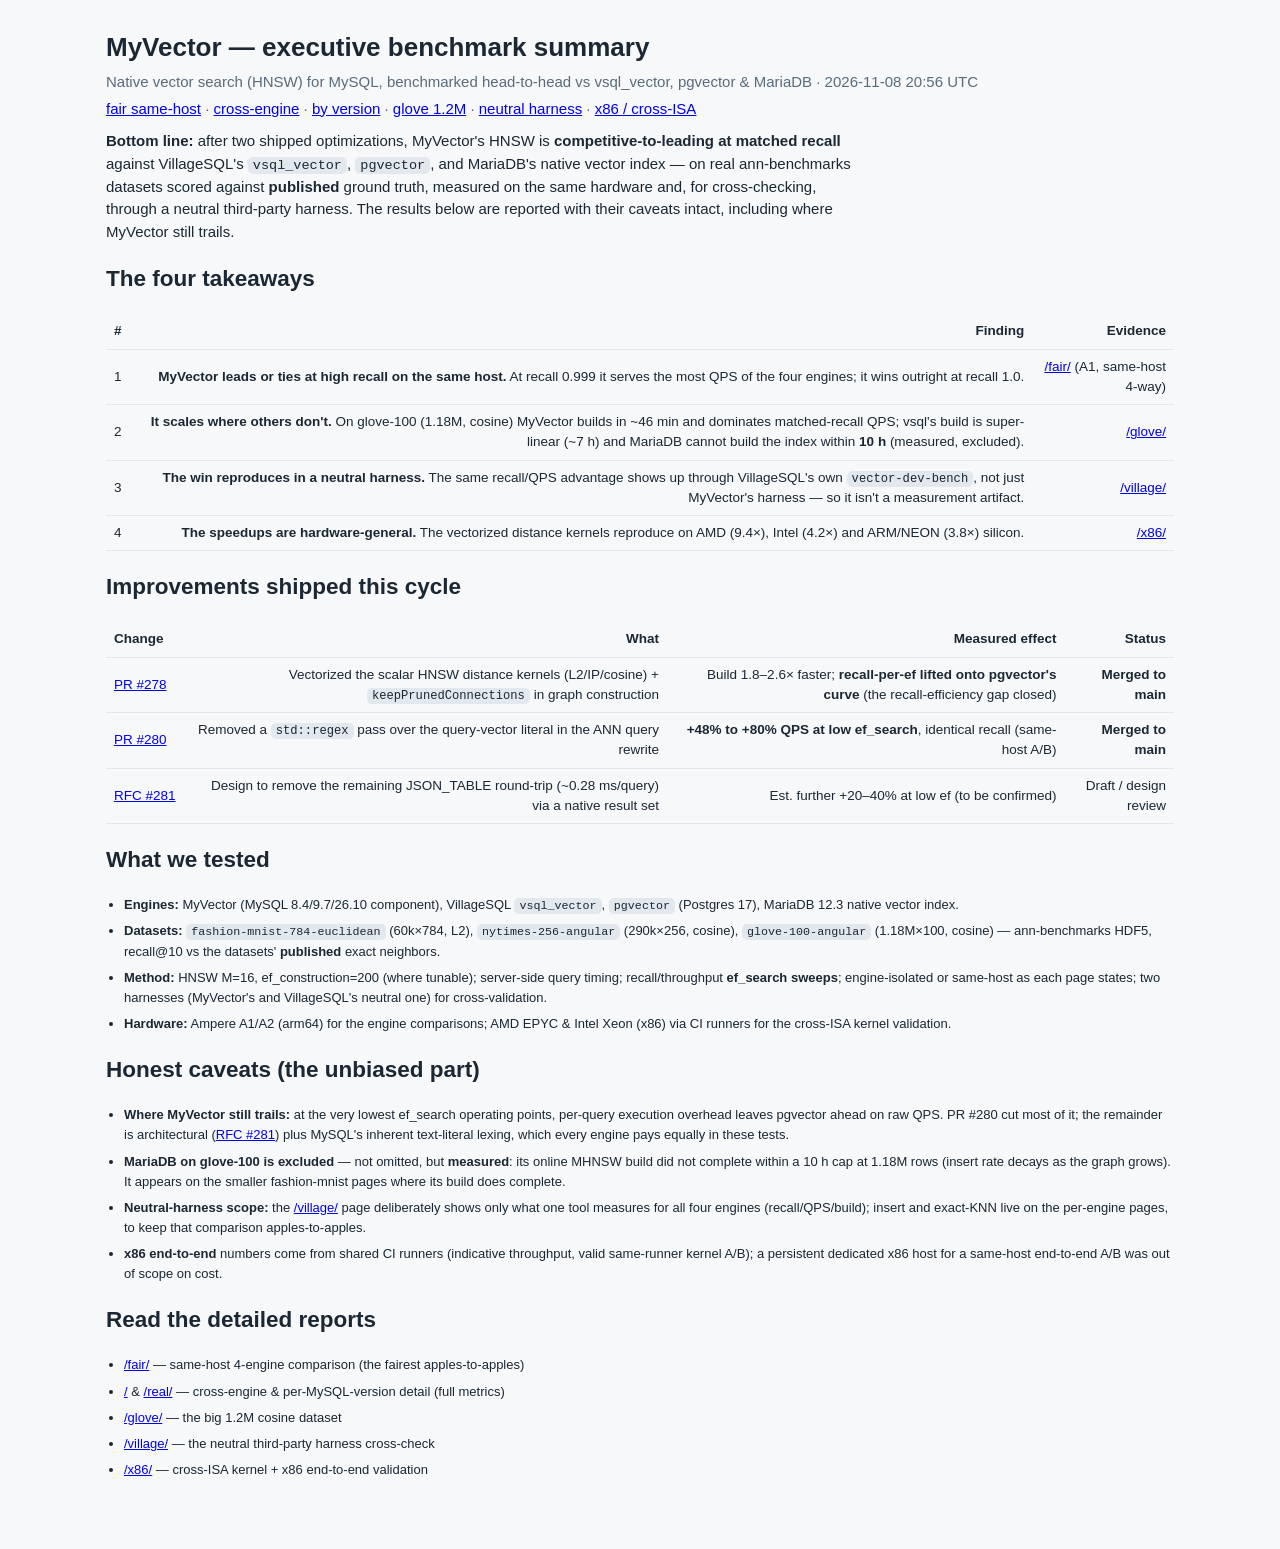
==== results/bench-dashboard-summary/index.html @ 067d2fe3 "bench(dashboard): add /summary/ executive summary page One-page exec roll-up of the 7-page benchmark" ====
<!doctype html>
<html lang="en">
<head>
<meta charset="utf-8">
<meta name="viewport" content="width=device-width, initial-scale=1">
<title>Executive summary — MyVector benchmarks</title>
<link rel="icon" type="image/png" href="[data-uri]">
<style>
:root{ --bg:#f6f8fa; --card:#fff; --fg:#1b2733; --muted:#5a6b7b; --line:#e3e8ee; }
@media (prefers-color-scheme: dark){ :root{ --bg:#0e1621; --card:#17212e; --fg:#e8eef4; --muted:#93a3b4; --line:#243243; } }
*{box-sizing:border-box}
body{margin:0;background:var(--bg);color:var(--fg);font:15px/1.5 -apple-system,BlinkMacSystemFont,"Segoe UI",Roboto,Helvetica,Arial,sans-serif}
.wrap{max-width:1100px;margin:0 auto;padding:28px 16px 64px}
h1{font-size:26px;margin:0 0 4px} .sub{color:var(--muted);margin:0 0 10px}
.desc{max-width:760px;margin:0 0 18px;color:var(--fg)}
code{background:var(--line);padding:1px 5px;border-radius:5px;font-size:.9em}
.mut{color:var(--muted);font-weight:400}
.legend{display:flex;gap:16px;flex-wrap:wrap;margin:10px 0 22px}
.lg{display:flex;align-items:center;gap:7px;font-weight:600}
.dot{width:12px;height:12px;border-radius:3px;display:inline-block}
.cards{display:grid;grid-template-columns:repeat(auto-fit,minmax(150px,1fr));gap:12px;margin-bottom:24px}
.card{background:var(--card);border:1px solid var(--line);border-radius:12px;padding:14px 16px}
.card h3{margin:0 0 8px;font-size:12px;letter-spacing:.04em;text-transform:uppercase}
.card .row{display:flex;justify-content:space-between;font-variant-numeric:tabular-nums;padding:2px 0}
.panel{background:var(--card);border:1px solid var(--line);border-radius:12px;padding:16px;margin-bottom:18px}
.panel h2{font-size:15px;margin:0 0 10px} .note{color:var(--muted);font-size:12.5px;margin:0 0 10px}
.grid{display:grid;grid-template-columns:repeat(auto-fit,minmax(320px,1fr));gap:18px}
canvas{max-height:260px}
table{width:100%;border-collapse:collapse;font-variant-numeric:tabular-nums;font-size:13.5px}
th,td{text-align:right;padding:7px 8px;border-bottom:1px solid var(--line)}
th:first-child,td:first-child{text-align:left}
footer{color:var(--muted);font-size:12.5px;margin-top:10px}
.caveats{margin:0;padding-left:18px}
.caveats li{margin:6px 0;color:var(--fg);font-size:13px;line-height:1.55}
</style>
</head>
<body>
<div class="wrap">
  <h1>MyVector — executive benchmark summary</h1>
  <p class="sub">Native vector search (HNSW) for MySQL, benchmarked head-to-head vs vsql_vector, pgvector &amp; MariaDB · 2026-11-08 20:56 UTC</p>
  <p class="sub" style="margin-top:-6px"><a href="/fair/">fair same-host</a> · <a href="/">cross-engine</a> · <a href="/real/">by version</a> · <a href="/glove/">glove 1.2M</a> · <a href="/village/">neutral harness</a> · <a href="/x86/">x86 / cross-ISA</a></p>

  <p class="desc"><b>Bottom line:</b> after two shipped optimizations, MyVector's HNSW is <b>competitive-to-leading at matched recall</b> against VillageSQL's <code>vsql_vector</code>, <code>pgvector</code>, and MariaDB's native vector index — on real ann-benchmarks datasets scored against <b>published</b> ground truth, measured on the same hardware and, for cross-checking, through a neutral third-party harness. The results below are reported with their caveats intact, including where MyVector still trails.</p>

  <h2>The four takeaways</h2>
  <table>
    <thead><tr><th>#</th><th>Finding</th><th>Evidence</th></tr></thead>
    <tbody>
      <tr><td>1</td><td><b>MyVector leads or ties at high recall on the same host.</b> At recall 0.999 it serves the most QPS of the four engines; it wins outright at recall 1.0.</td><td><a href="/fair/">/fair/</a> (A1, same-host 4-way)</td></tr>
      <tr><td>2</td><td><b>It scales where others don't.</b> On glove-100 (1.18M, cosine) MyVector builds in ~46&nbsp;min and dominates matched-recall QPS; vsql's build is super-linear (~7&nbsp;h) and MariaDB cannot build the index within <b>10&nbsp;h</b> (measured, excluded).</td><td><a href="/glove/">/glove/</a></td></tr>
      <tr><td>3</td><td><b>The win reproduces in a neutral harness.</b> The same recall/QPS advantage shows up through VillageSQL's own <code>vector-dev-bench</code>, not just MyVector's harness — so it isn't a measurement artifact.</td><td><a href="/village/">/village/</a></td></tr>
      <tr><td>4</td><td><b>The speedups are hardware-general.</b> The vectorized distance kernels reproduce on AMD (9.4×), Intel (4.2×) and ARM/NEON (3.8×) silicon.</td><td><a href="/x86/">/x86/</a></td></tr>
    </tbody>
  </table>

  <h2>Improvements shipped this cycle</h2>
  <table>
    <thead><tr><th>Change</th><th>What</th><th>Measured effect</th><th>Status</th></tr></thead>
    <tbody>
      <tr><td><a href="https://github.com/askdba/myvector/pull/278">PR&nbsp;#278</a></td><td>Vectorized the scalar HNSW distance kernels (L2/IP/cosine) + <code>keepPrunedConnections</code> in graph construction</td><td>Build 1.8–2.6× faster; <b>recall-per-ef lifted onto pgvector's curve</b> (the recall-efficiency gap closed)</td><td><b>Merged to main</b></td></tr>
      <tr><td><a href="https://github.com/askdba/myvector/pull/280">PR&nbsp;#280</a></td><td>Removed a <code>std::regex</code> pass over the query-vector literal in the ANN query rewrite</td><td><b>+48% to +80% QPS at low ef_search</b>, identical recall (same-host A/B)</td><td><b>Merged to main</b></td></tr>
      <tr><td><a href="https://github.com/askdba/myvector/pull/281">RFC&nbsp;#281</a></td><td>Design to remove the remaining JSON_TABLE round-trip (~0.28&nbsp;ms/query) via a native result set</td><td>Est. further +20–40% at low ef (to be confirmed)</td><td>Draft / design review</td></tr>
    </tbody>
  </table>

  <h2>What we tested</h2>
  <ul class="caveats">
    <li><b>Engines:</b> MyVector (MySQL 8.4/9.7/26.10 component), VillageSQL <code>vsql_vector</code>, <code>pgvector</code> (Postgres&nbsp;17), MariaDB&nbsp;12.3 native vector index.</li>
    <li><b>Datasets:</b> <code>fashion-mnist-784-euclidean</code> (60k×784, L2), <code>nytimes-256-angular</code> (290k×256, cosine), <code>glove-100-angular</code> (1.18M×100, cosine) — ann-benchmarks HDF5, recall@10 vs the datasets' <b>published</b> exact neighbors.</li>
    <li><b>Method:</b> HNSW M=16, ef_construction=200 (where tunable); server-side query timing; recall/throughput <b>ef_search sweeps</b>; engine-isolated or same-host as each page states; two harnesses (MyVector's and VillageSQL's neutral one) for cross-validation.</li>
    <li><b>Hardware:</b> Ampere A1/A2 (arm64) for the engine comparisons; AMD EPYC &amp; Intel Xeon (x86) via CI runners for the cross-ISA kernel validation.</li>
  </ul>

  <h2>Honest caveats (the unbiased part)</h2>
  <ul class="caveats">
    <li><b>Where MyVector still trails:</b> at the very lowest ef_search operating points, per-query execution overhead leaves pgvector ahead on raw QPS. PR&nbsp;#280 cut most of it; the remainder is architectural (<a href="https://github.com/askdba/myvector/pull/281">RFC&nbsp;#281</a>) plus MySQL's inherent text-literal lexing, which every engine pays equally in these tests.</li>
    <li><b>MariaDB on glove-100 is excluded</b> — not omitted, but <b>measured</b>: its online MHNSW build did not complete within a 10&nbsp;h cap at 1.18M rows (insert rate decays as the graph grows). It appears on the smaller fashion-mnist pages where its build does complete.</li>
    <li><b>Neutral-harness scope:</b> the <a href="/village/">/village/</a> page deliberately shows only what one tool measures for all four engines (recall/QPS/build); insert and exact-KNN live on the per-engine pages, to keep that comparison apples-to-apples.</li>
    <li><b>x86 end-to-end</b> numbers come from shared CI runners (indicative throughput, valid same-runner kernel A/B); a persistent dedicated x86 host for a same-host end-to-end A/B was out of scope on cost.</li>
  </ul>

  <h2>Read the detailed reports</h2>
  <ul class="caveats">
    <li><a href="/fair/">/fair/</a> — same-host 4-engine comparison (the fairest apples-to-apples)</li>
    <li><a href="/">/</a> &amp; <a href="/real/">/real/</a> — cross-engine &amp; per-MySQL-version detail (full metrics)</li>
    <li><a href="/glove/">/glove/</a> — the big 1.2M cosine dataset</li>
    <li><a href="/village/">/village/</a> — the neutral third-party harness cross-check</li>
    <li><a href="/x86/">/x86/</a> — cross-ISA kernel + x86 end-to-end validation</li>
  </ul>
</div>
</body>
</html>
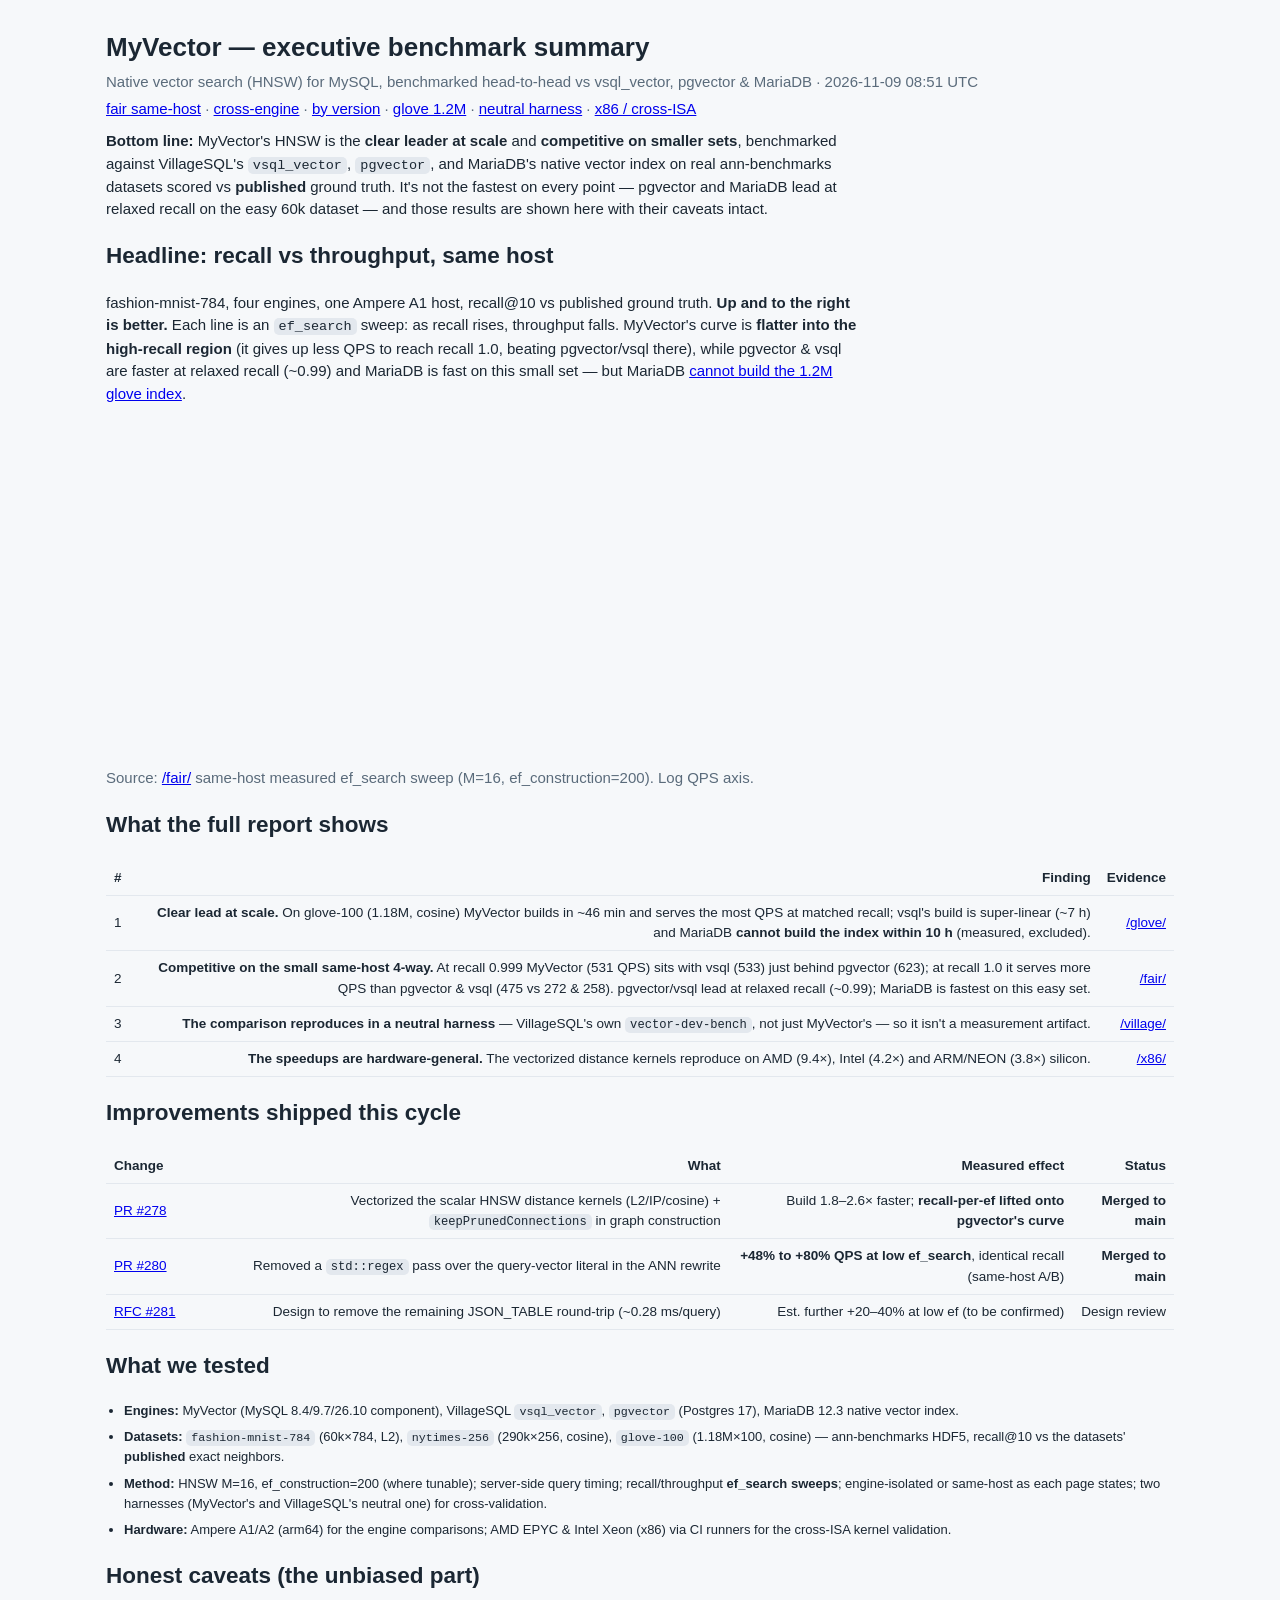
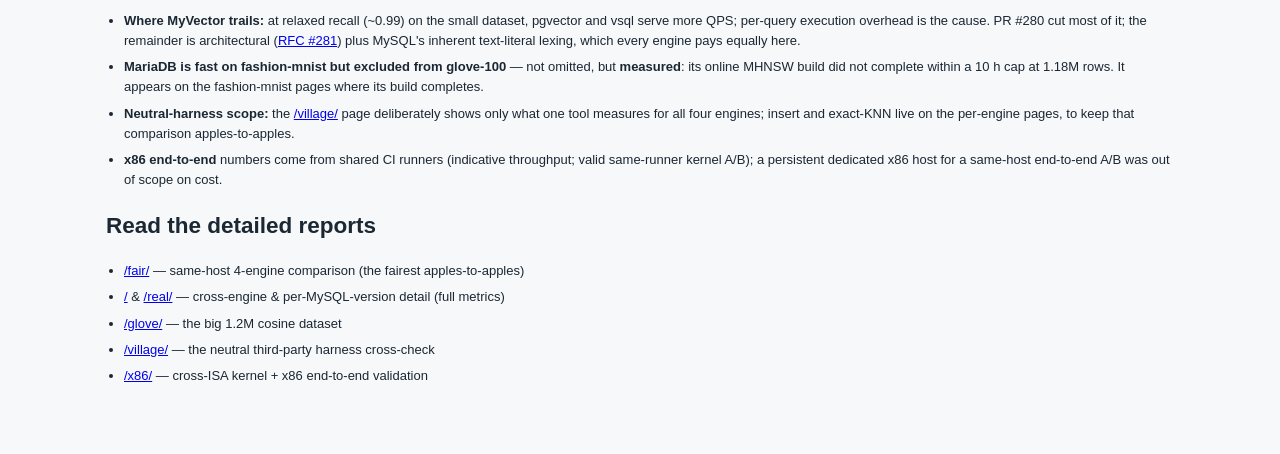
==== commit 3c23e83f: "bench(dashboard): /summary/ headline chart + honest takeaways Add a recall/throughput tradeoff chart" ====
--- a/results/bench-dashboard-summary/index.html
+++ b/results/bench-dashboard-summary/index.html
@@ -37,18 +37,25 @@
 <body>
 <div class="wrap">
   <h1>MyVector — executive benchmark summary</h1>
-  <p class="sub">Native vector search (HNSW) for MySQL, benchmarked head-to-head vs vsql_vector, pgvector &amp; MariaDB · 2026-11-08 20:56 UTC</p>
+  <p class="sub">Native vector search (HNSW) for MySQL, benchmarked head-to-head vs vsql_vector, pgvector &amp; MariaDB · 2026-11-09 08:51 UTC</p>
   <p class="sub" style="margin-top:-6px"><a href="/fair/">fair same-host</a> · <a href="/">cross-engine</a> · <a href="/real/">by version</a> · <a href="/glove/">glove 1.2M</a> · <a href="/village/">neutral harness</a> · <a href="/x86/">x86 / cross-ISA</a></p>
 
-  <p class="desc"><b>Bottom line:</b> after two shipped optimizations, MyVector's HNSW is <b>competitive-to-leading at matched recall</b> against VillageSQL's <code>vsql_vector</code>, <code>pgvector</code>, and MariaDB's native vector index — on real ann-benchmarks datasets scored against <b>published</b> ground truth, measured on the same hardware and, for cross-checking, through a neutral third-party harness. The results below are reported with their caveats intact, including where MyVector still trails.</p>
+  <p class="desc"><b>Bottom line:</b> MyVector's HNSW is the <b>clear leader at scale</b> and <b>competitive on smaller sets</b>, benchmarked against VillageSQL's <code>vsql_vector</code>, <code>pgvector</code>, and MariaDB's native vector index on real ann-benchmarks datasets scored vs <b>published</b> ground truth. It's not the fastest on every point — pgvector and MariaDB lead at relaxed recall on the easy 60k dataset — and those results are shown here with their caveats intact.</p>
 
-  <h2>The four takeaways</h2>
+  <h2>Headline: recall vs throughput, same host</h2>
+  <p class="desc" style="margin-top:0">fashion-mnist-784, four engines, one Ampere A1 host, recall@10 vs published ground truth. <b>Up and to the right is better.</b> Each line is an <code>ef_search</code> sweep: as recall rises, throughput falls. MyVector's curve is <b>flatter into the high-recall region</b> (it gives up less QPS to reach recall 1.0, beating pgvector/vsql there), while pgvector &amp; vsql are faster at relaxed recall (~0.99) and MariaDB is fast on this small set — but MariaDB <a href="/glove/">cannot build the 1.2M glove index</a>.</p>
+  <div style="position:relative;height:340px;margin:8px 0 4px">
+    <canvas id="heroChart"></canvas>
+  </div>
+  <p class="sub" style="margin-top:0">Source: <a href="/fair/">/fair/</a> same-host measured ef_search sweep (M=16, ef_construction=200). Log QPS axis.</p>
+
+  <h2>What the full report shows</h2>
   <table>
     <thead><tr><th>#</th><th>Finding</th><th>Evidence</th></tr></thead>
     <tbody>
-      <tr><td>1</td><td><b>MyVector leads or ties at high recall on the same host.</b> At recall 0.999 it serves the most QPS of the four engines; it wins outright at recall 1.0.</td><td><a href="/fair/">/fair/</a> (A1, same-host 4-way)</td></tr>
-      <tr><td>2</td><td><b>It scales where others don't.</b> On glove-100 (1.18M, cosine) MyVector builds in ~46&nbsp;min and dominates matched-recall QPS; vsql's build is super-linear (~7&nbsp;h) and MariaDB cannot build the index within <b>10&nbsp;h</b> (measured, excluded).</td><td><a href="/glove/">/glove/</a></td></tr>
-      <tr><td>3</td><td><b>The win reproduces in a neutral harness.</b> The same recall/QPS advantage shows up through VillageSQL's own <code>vector-dev-bench</code>, not just MyVector's harness — so it isn't a measurement artifact.</td><td><a href="/village/">/village/</a></td></tr>
+      <tr><td>1</td><td><b>Clear lead at scale.</b> On glove-100 (1.18M, cosine) MyVector builds in ~46&nbsp;min and serves the most QPS at matched recall; vsql's build is super-linear (~7&nbsp;h) and MariaDB <b>cannot build the index within 10&nbsp;h</b> (measured, excluded).</td><td><a href="/glove/">/glove/</a></td></tr>
+      <tr><td>2</td><td><b>Competitive on the small same-host 4-way.</b> At recall 0.999 MyVector (531 QPS) sits with vsql (533) just behind pgvector (623); at recall 1.0 it serves more QPS than pgvector &amp; vsql (475 vs 272 &amp; 258). pgvector/vsql lead at relaxed recall (~0.99); MariaDB is fastest on this easy set.</td><td><a href="/fair/">/fair/</a></td></tr>
+      <tr><td>3</td><td><b>The comparison reproduces in a neutral harness</b> — VillageSQL's own <code>vector-dev-bench</code>, not just MyVector's — so it isn't a measurement artifact.</td><td><a href="/village/">/village/</a></td></tr>
       <tr><td>4</td><td><b>The speedups are hardware-general.</b> The vectorized distance kernels reproduce on AMD (9.4×), Intel (4.2×) and ARM/NEON (3.8×) silicon.</td><td><a href="/x86/">/x86/</a></td></tr>
     </tbody>
   </table>
@@ -57,26 +64,26 @@
   <table>
     <thead><tr><th>Change</th><th>What</th><th>Measured effect</th><th>Status</th></tr></thead>
     <tbody>
-      <tr><td><a href="https://github.com/askdba/myvector/pull/278">PR&nbsp;#278</a></td><td>Vectorized the scalar HNSW distance kernels (L2/IP/cosine) + <code>keepPrunedConnections</code> in graph construction</td><td>Build 1.8–2.6× faster; <b>recall-per-ef lifted onto pgvector's curve</b> (the recall-efficiency gap closed)</td><td><b>Merged to main</b></td></tr>
-      <tr><td><a href="https://github.com/askdba/myvector/pull/280">PR&nbsp;#280</a></td><td>Removed a <code>std::regex</code> pass over the query-vector literal in the ANN query rewrite</td><td><b>+48% to +80% QPS at low ef_search</b>, identical recall (same-host A/B)</td><td><b>Merged to main</b></td></tr>
-      <tr><td><a href="https://github.com/askdba/myvector/pull/281">RFC&nbsp;#281</a></td><td>Design to remove the remaining JSON_TABLE round-trip (~0.28&nbsp;ms/query) via a native result set</td><td>Est. further +20–40% at low ef (to be confirmed)</td><td>Draft / design review</td></tr>
+      <tr><td><a href="https://github.com/askdba/myvector/pull/278">PR&nbsp;#278</a></td><td>Vectorized the scalar HNSW distance kernels (L2/IP/cosine) + <code>keepPrunedConnections</code> in graph construction</td><td>Build 1.8–2.6× faster; <b>recall-per-ef lifted onto pgvector's curve</b></td><td><b>Merged to main</b></td></tr>
+      <tr><td><a href="https://github.com/askdba/myvector/pull/280">PR&nbsp;#280</a></td><td>Removed a <code>std::regex</code> pass over the query-vector literal in the ANN rewrite</td><td><b>+48% to +80% QPS at low ef_search</b>, identical recall (same-host A/B)</td><td><b>Merged to main</b></td></tr>
+      <tr><td><a href="https://github.com/askdba/myvector/pull/281">RFC&nbsp;#281</a></td><td>Design to remove the remaining JSON_TABLE round-trip (~0.28&nbsp;ms/query)</td><td>Est. further +20–40% at low ef (to be confirmed)</td><td>Design review</td></tr>
     </tbody>
   </table>
 
   <h2>What we tested</h2>
   <ul class="caveats">
     <li><b>Engines:</b> MyVector (MySQL 8.4/9.7/26.10 component), VillageSQL <code>vsql_vector</code>, <code>pgvector</code> (Postgres&nbsp;17), MariaDB&nbsp;12.3 native vector index.</li>
-    <li><b>Datasets:</b> <code>fashion-mnist-784-euclidean</code> (60k×784, L2), <code>nytimes-256-angular</code> (290k×256, cosine), <code>glove-100-angular</code> (1.18M×100, cosine) — ann-benchmarks HDF5, recall@10 vs the datasets' <b>published</b> exact neighbors.</li>
+    <li><b>Datasets:</b> <code>fashion-mnist-784</code> (60k×784, L2), <code>nytimes-256</code> (290k×256, cosine), <code>glove-100</code> (1.18M×100, cosine) — ann-benchmarks HDF5, recall@10 vs the datasets' <b>published</b> exact neighbors.</li>
     <li><b>Method:</b> HNSW M=16, ef_construction=200 (where tunable); server-side query timing; recall/throughput <b>ef_search sweeps</b>; engine-isolated or same-host as each page states; two harnesses (MyVector's and VillageSQL's neutral one) for cross-validation.</li>
     <li><b>Hardware:</b> Ampere A1/A2 (arm64) for the engine comparisons; AMD EPYC &amp; Intel Xeon (x86) via CI runners for the cross-ISA kernel validation.</li>
   </ul>
 
   <h2>Honest caveats (the unbiased part)</h2>
   <ul class="caveats">
-    <li><b>Where MyVector still trails:</b> at the very lowest ef_search operating points, per-query execution overhead leaves pgvector ahead on raw QPS. PR&nbsp;#280 cut most of it; the remainder is architectural (<a href="https://github.com/askdba/myvector/pull/281">RFC&nbsp;#281</a>) plus MySQL's inherent text-literal lexing, which every engine pays equally in these tests.</li>
-    <li><b>MariaDB on glove-100 is excluded</b> — not omitted, but <b>measured</b>: its online MHNSW build did not complete within a 10&nbsp;h cap at 1.18M rows (insert rate decays as the graph grows). It appears on the smaller fashion-mnist pages where its build does complete.</li>
-    <li><b>Neutral-harness scope:</b> the <a href="/village/">/village/</a> page deliberately shows only what one tool measures for all four engines (recall/QPS/build); insert and exact-KNN live on the per-engine pages, to keep that comparison apples-to-apples.</li>
-    <li><b>x86 end-to-end</b> numbers come from shared CI runners (indicative throughput, valid same-runner kernel A/B); a persistent dedicated x86 host for a same-host end-to-end A/B was out of scope on cost.</li>
+    <li><b>Where MyVector trails:</b> at relaxed recall (~0.99) on the small dataset, pgvector and vsql serve more QPS; per-query execution overhead is the cause. PR&nbsp;#280 cut most of it; the remainder is architectural (<a href="https://github.com/askdba/myvector/pull/281">RFC&nbsp;#281</a>) plus MySQL's inherent text-literal lexing, which every engine pays equally here.</li>
+    <li><b>MariaDB is fast on fashion-mnist but excluded from glove-100</b> — not omitted, but <b>measured</b>: its online MHNSW build did not complete within a 10&nbsp;h cap at 1.18M rows. It appears on the fashion-mnist pages where its build completes.</li>
+    <li><b>Neutral-harness scope:</b> the <a href="/village/">/village/</a> page deliberately shows only what one tool measures for all four engines; insert and exact-KNN live on the per-engine pages, to keep that comparison apples-to-apples.</li>
+    <li><b>x86 end-to-end</b> numbers come from shared CI runners (indicative throughput; valid same-runner kernel A/B); a persistent dedicated x86 host for a same-host end-to-end A/B was out of scope on cost.</li>
   </ul>
 
   <h2>Read the detailed reports</h2>
@@ -88,5 +95,34 @@
     <li><a href="/x86/">/x86/</a> — cross-ISA kernel + x86 end-to-end validation</li>
   </ul>
 </div>
+<script src="chart.umd.min.js"></script>
+<script>
+(function(){
+  try {
+    if (typeof Chart === 'undefined') return;
+    var el = document.getElementById('heroChart');
+    if (!el) return;
+    var dark = window.matchMedia && window.matchMedia('(prefers-color-scheme: dark)').matches
+               && !document.documentElement.getAttribute('data-theme');
+    var light = document.documentElement.getAttribute('data-theme') === 'light';
+    var ink = (dark && !light) ? '#c9d4e3' : '#333';
+    var grid = (dark && !light) ? 'rgba(200,210,225,0.12)' : 'rgba(0,0,0,0.08)';
+    new Chart(el.getContext('2d'), {
+      type:'scatter',
+      data:{ datasets:[{label:'MyVector',borderColor:'#4f9dff',backgroundColor:'#4f9dff',showLine:true,pointRadius:3,borderWidth:2,tension:0.2,data:[{x:0.971,y:602},{x:0.992,y:585},{x:0.999,y:531},{x:1.0,y:475},{x:1.0,y:409},{x:1.0,y:338},{x:1.0,y:259}]},{label:'vsql_vector',borderColor:'#f0a93b',backgroundColor:'#f0a93b',showLine:true,pointRadius:3,borderWidth:2,tension:0.2,data:[{x:0.974,y:1202},{x:0.993,y:1020},{x:0.998,y:744},{x:0.999,y:533},{x:0.999,y:386},{x:1.0,y:258},{x:1.0,y:167}]},{label:'pgvector',borderColor:'#36c98d',backgroundColor:'#36c98d',showLine:true,pointRadius:3,borderWidth:2,tension:0.2,data:[{x:0.974,y:1415},{x:0.993,y:1154},{x:0.998,y:834},{x:0.999,y:623},{x:0.999,y:421},{x:1.0,y:272},{x:1.0,y:162}]},{label:'MariaDB',borderColor:'#a56bd8',backgroundColor:'#a56bd8',showLine:true,pointRadius:3,borderWidth:2,tension:0.2,data:[{x:0.999,y:1263},{x:1.0,y:992},{x:1.0,y:792},{x:1.0,y:585},{x:1.0,y:439},{x:1.0,y:299}]}] },
+      options:{
+        responsive:true, maintainAspectRatio:false,
+        plugins:{ legend:{ labels:{ color:ink, usePointStyle:true } } },
+        scales:{
+          x:{ min:0.965, max:1.003, title:{display:true,text:'recall@10  (higher → better)',color:ink},
+               ticks:{color:ink}, grid:{color:grid} },
+          y:{ type:'logarithmic', title:{display:true,text:'QPS  (higher ↑ better)',color:ink},
+               ticks:{color:ink}, grid:{color:grid} }
+        }
+      }
+    });
+  } catch(e) {}
+})();
+</script>
 </body>
 </html>
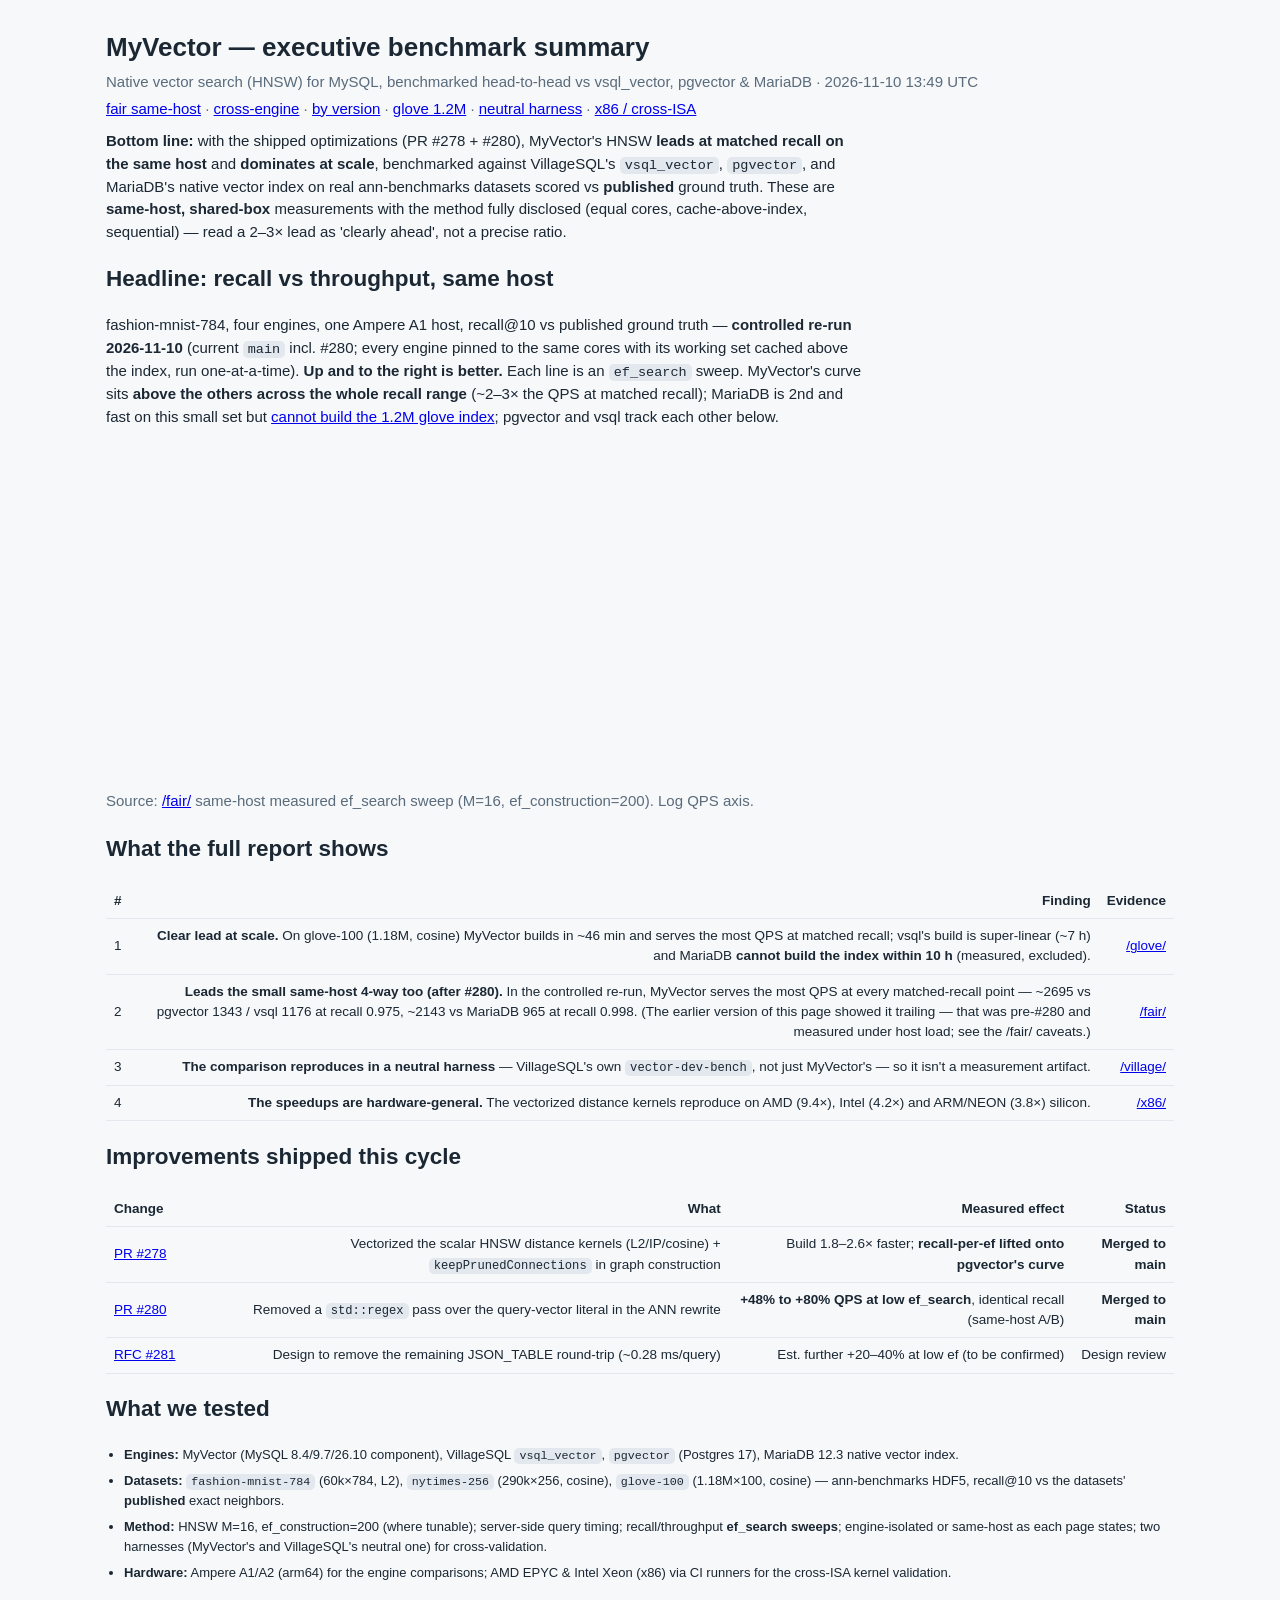
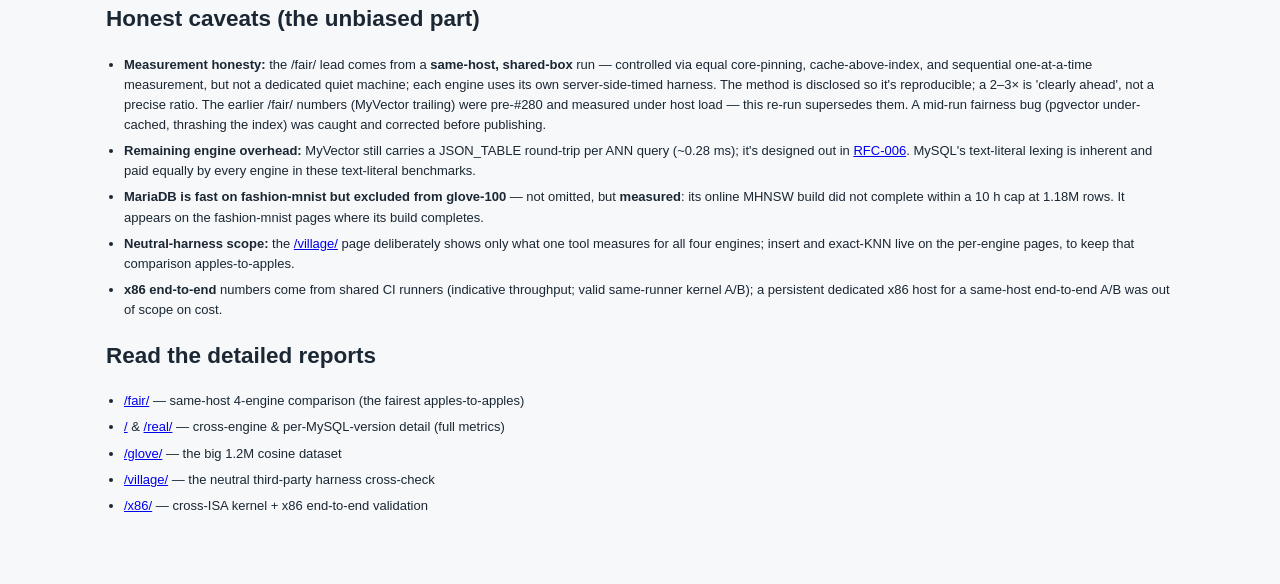
==== commit bc1543fe: "bench(fair): controlled current-main re-measurement (all 4 engines, cache-parity) Re-ran /fair/ 2026" ====
--- a/results/bench-dashboard-summary/index.html
+++ b/results/bench-dashboard-summary/index.html
@@ -37,13 +37,13 @@
 <body>
 <div class="wrap">
   <h1>MyVector — executive benchmark summary</h1>
-  <p class="sub">Native vector search (HNSW) for MySQL, benchmarked head-to-head vs vsql_vector, pgvector &amp; MariaDB · 2026-11-09 08:51 UTC</p>
+  <p class="sub">Native vector search (HNSW) for MySQL, benchmarked head-to-head vs vsql_vector, pgvector &amp; MariaDB · 2026-11-10 13:49 UTC</p>
   <p class="sub" style="margin-top:-6px"><a href="/fair/">fair same-host</a> · <a href="/">cross-engine</a> · <a href="/real/">by version</a> · <a href="/glove/">glove 1.2M</a> · <a href="/village/">neutral harness</a> · <a href="/x86/">x86 / cross-ISA</a></p>
 
-  <p class="desc"><b>Bottom line:</b> MyVector's HNSW is the <b>clear leader at scale</b> and <b>competitive on smaller sets</b>, benchmarked against VillageSQL's <code>vsql_vector</code>, <code>pgvector</code>, and MariaDB's native vector index on real ann-benchmarks datasets scored vs <b>published</b> ground truth. It's not the fastest on every point — pgvector and MariaDB lead at relaxed recall on the easy 60k dataset — and those results are shown here with their caveats intact.</p>
+  <p class="desc"><b>Bottom line:</b> with the shipped optimizations (PR&nbsp;#278 + #280), MyVector's HNSW <b>leads at matched recall on the same host</b> and <b>dominates at scale</b>, benchmarked against VillageSQL's <code>vsql_vector</code>, <code>pgvector</code>, and MariaDB's native vector index on real ann-benchmarks datasets scored vs <b>published</b> ground truth. These are <b>same-host, shared-box</b> measurements with the method fully disclosed (equal cores, cache-above-index, sequential) — read a 2–3× lead as 'clearly ahead', not a precise ratio.</p>
 
   <h2>Headline: recall vs throughput, same host</h2>
-  <p class="desc" style="margin-top:0">fashion-mnist-784, four engines, one Ampere A1 host, recall@10 vs published ground truth. <b>Up and to the right is better.</b> Each line is an <code>ef_search</code> sweep: as recall rises, throughput falls. MyVector's curve is <b>flatter into the high-recall region</b> (it gives up less QPS to reach recall 1.0, beating pgvector/vsql there), while pgvector &amp; vsql are faster at relaxed recall (~0.99) and MariaDB is fast on this small set — but MariaDB <a href="/glove/">cannot build the 1.2M glove index</a>.</p>
+  <p class="desc" style="margin-top:0">fashion-mnist-784, four engines, one Ampere A1 host, recall@10 vs published ground truth — <b>controlled re-run 2026-11-10</b> (current <code>main</code> incl. #280; every engine pinned to the same cores with its working set cached above the index, run one-at-a-time). <b>Up and to the right is better.</b> Each line is an <code>ef_search</code> sweep. MyVector's curve sits <b>above the others across the whole recall range</b> (~2–3× the QPS at matched recall); MariaDB is 2nd and fast on this small set but <a href="/glove/">cannot build the 1.2M glove index</a>; pgvector and vsql track each other below.</p>
   <div style="position:relative;height:340px;margin:8px 0 4px">
     <canvas id="heroChart"></canvas>
   </div>
@@ -54,7 +54,7 @@
     <thead><tr><th>#</th><th>Finding</th><th>Evidence</th></tr></thead>
     <tbody>
       <tr><td>1</td><td><b>Clear lead at scale.</b> On glove-100 (1.18M, cosine) MyVector builds in ~46&nbsp;min and serves the most QPS at matched recall; vsql's build is super-linear (~7&nbsp;h) and MariaDB <b>cannot build the index within 10&nbsp;h</b> (measured, excluded).</td><td><a href="/glove/">/glove/</a></td></tr>
-      <tr><td>2</td><td><b>Competitive on the small same-host 4-way.</b> At recall 0.999 MyVector (531 QPS) sits with vsql (533) just behind pgvector (623); at recall 1.0 it serves more QPS than pgvector &amp; vsql (475 vs 272 &amp; 258). pgvector/vsql lead at relaxed recall (~0.99); MariaDB is fastest on this easy set.</td><td><a href="/fair/">/fair/</a></td></tr>
+      <tr><td>2</td><td><b>Leads the small same-host 4-way too (after #280).</b> In the controlled re-run, MyVector serves the most QPS at every matched-recall point — ~2695 vs pgvector 1343 / vsql 1176 at recall&nbsp;0.975, ~2143 vs MariaDB 965 at recall&nbsp;0.998. (The earlier version of this page showed it trailing — that was pre-#280 and measured under host load; see the /fair/ caveats.)</td><td><a href="/fair/">/fair/</a></td></tr>
       <tr><td>3</td><td><b>The comparison reproduces in a neutral harness</b> — VillageSQL's own <code>vector-dev-bench</code>, not just MyVector's — so it isn't a measurement artifact.</td><td><a href="/village/">/village/</a></td></tr>
       <tr><td>4</td><td><b>The speedups are hardware-general.</b> The vectorized distance kernels reproduce on AMD (9.4×), Intel (4.2×) and ARM/NEON (3.8×) silicon.</td><td><a href="/x86/">/x86/</a></td></tr>
     </tbody>
@@ -80,7 +80,8 @@
 
   <h2>Honest caveats (the unbiased part)</h2>
   <ul class="caveats">
-    <li><b>Where MyVector trails:</b> at relaxed recall (~0.99) on the small dataset, pgvector and vsql serve more QPS; per-query execution overhead is the cause. PR&nbsp;#280 cut most of it; the remainder is architectural (<a href="https://github.com/askdba/myvector/pull/281">RFC&nbsp;#281</a>) plus MySQL's inherent text-literal lexing, which every engine pays equally here.</li>
+    <li><b>Measurement honesty:</b> the /fair/ lead comes from a <b>same-host, shared-box</b> run — controlled via equal core-pinning, cache-above-index, and sequential one-at-a-time measurement, but not a dedicated quiet machine; each engine uses its own server-side-timed harness. The method is disclosed so it's reproducible; a 2–3× is 'clearly ahead', not a precise ratio. The earlier /fair/ numbers (MyVector trailing) were pre-#280 and measured under host load — this re-run supersedes them. A mid-run fairness bug (pgvector under-cached, thrashing the index) was caught and corrected before publishing.</li>
+    <li><b>Remaining engine overhead:</b> MyVector still carries a JSON_TABLE round-trip per ANN query (~0.28&nbsp;ms); it's designed out in <a href="https://github.com/askdba/myvector/pull/281">RFC-006</a>. MySQL's text-literal lexing is inherent and paid equally by every engine in these text-literal benchmarks.</li>
     <li><b>MariaDB is fast on fashion-mnist but excluded from glove-100</b> — not omitted, but <b>measured</b>: its online MHNSW build did not complete within a 10&nbsp;h cap at 1.18M rows. It appears on the fashion-mnist pages where its build completes.</li>
     <li><b>Neutral-harness scope:</b> the <a href="/village/">/village/</a> page deliberately shows only what one tool measures for all four engines; insert and exact-KNN live on the per-engine pages, to keep that comparison apples-to-apples.</li>
     <li><b>x86 end-to-end</b> numbers come from shared CI runners (indicative throughput; valid same-runner kernel A/B); a persistent dedicated x86 host for a same-host end-to-end A/B was out of scope on cost.</li>
@@ -109,7 +110,7 @@
     var grid = (dark && !light) ? 'rgba(200,210,225,0.12)' : 'rgba(0,0,0,0.08)';
     new Chart(el.getContext('2d'), {
       type:'scatter',
-      data:{ datasets:[{label:'MyVector',borderColor:'#4f9dff',backgroundColor:'#4f9dff',showLine:true,pointRadius:3,borderWidth:2,tension:0.2,data:[{x:0.971,y:602},{x:0.992,y:585},{x:0.999,y:531},{x:1.0,y:475},{x:1.0,y:409},{x:1.0,y:338},{x:1.0,y:259}]},{label:'vsql_vector',borderColor:'#f0a93b',backgroundColor:'#f0a93b',showLine:true,pointRadius:3,borderWidth:2,tension:0.2,data:[{x:0.974,y:1202},{x:0.993,y:1020},{x:0.998,y:744},{x:0.999,y:533},{x:0.999,y:386},{x:1.0,y:258},{x:1.0,y:167}]},{label:'pgvector',borderColor:'#36c98d',backgroundColor:'#36c98d',showLine:true,pointRadius:3,borderWidth:2,tension:0.2,data:[{x:0.974,y:1415},{x:0.993,y:1154},{x:0.998,y:834},{x:0.999,y:623},{x:0.999,y:421},{x:1.0,y:272},{x:1.0,y:162}]},{label:'MariaDB',borderColor:'#a56bd8',backgroundColor:'#a56bd8',showLine:true,pointRadius:3,borderWidth:2,tension:0.2,data:[{x:0.999,y:1263},{x:1.0,y:992},{x:1.0,y:792},{x:1.0,y:585},{x:1.0,y:439},{x:1.0,y:299}]}] },
+      data:{ datasets:[{label:'MyVector',borderColor:'#4f9dff',backgroundColor:'#4f9dff',showLine:true,pointRadius:3,borderWidth:2,tension:0.2,data:[{x:0.975,y:2695},{x:0.993,y:2459},{x:0.999,y:2143},{x:1.0,y:1816},{x:1.0,y:1495},{x:1.0,y:1125},{x:1.0,y:812}]},{label:'vsql_vector',borderColor:'#f0a93b',backgroundColor:'#f0a93b',showLine:true,pointRadius:3,borderWidth:2,tension:0.2,data:[{x:0.974,y:1176},{x:0.993,y:993},{x:0.998,y:729},{x:0.999,y:527},{x:0.999,y:382},{x:1.0,y:256},{x:1.0,y:164}]},{label:'pgvector',borderColor:'#36c98d',backgroundColor:'#36c98d',showLine:true,pointRadius:3,borderWidth:2,tension:0.2,data:[{x:0.976,y:1343},{x:0.992,y:1124},{x:0.998,y:810},{x:0.999,y:590},{x:0.999,y:384},{x:1.0,y:262},{x:1.0,y:158}]},{label:'MariaDB',borderColor:'#e0607e',backgroundColor:'#e0607e',showLine:true,pointRadius:3,borderWidth:2,tension:0.2,data:[{x:0.998,y:1427},{x:0.999,y:1233},{x:1.0,y:965},{x:1.0,y:788},{x:1.0,y:600},{x:1.0,y:423},{x:1.0,y:290}]}] },
       options:{
         responsive:true, maintainAspectRatio:false,
         plugins:{ legend:{ labels:{ color:ink, usePointStyle:true } } },
